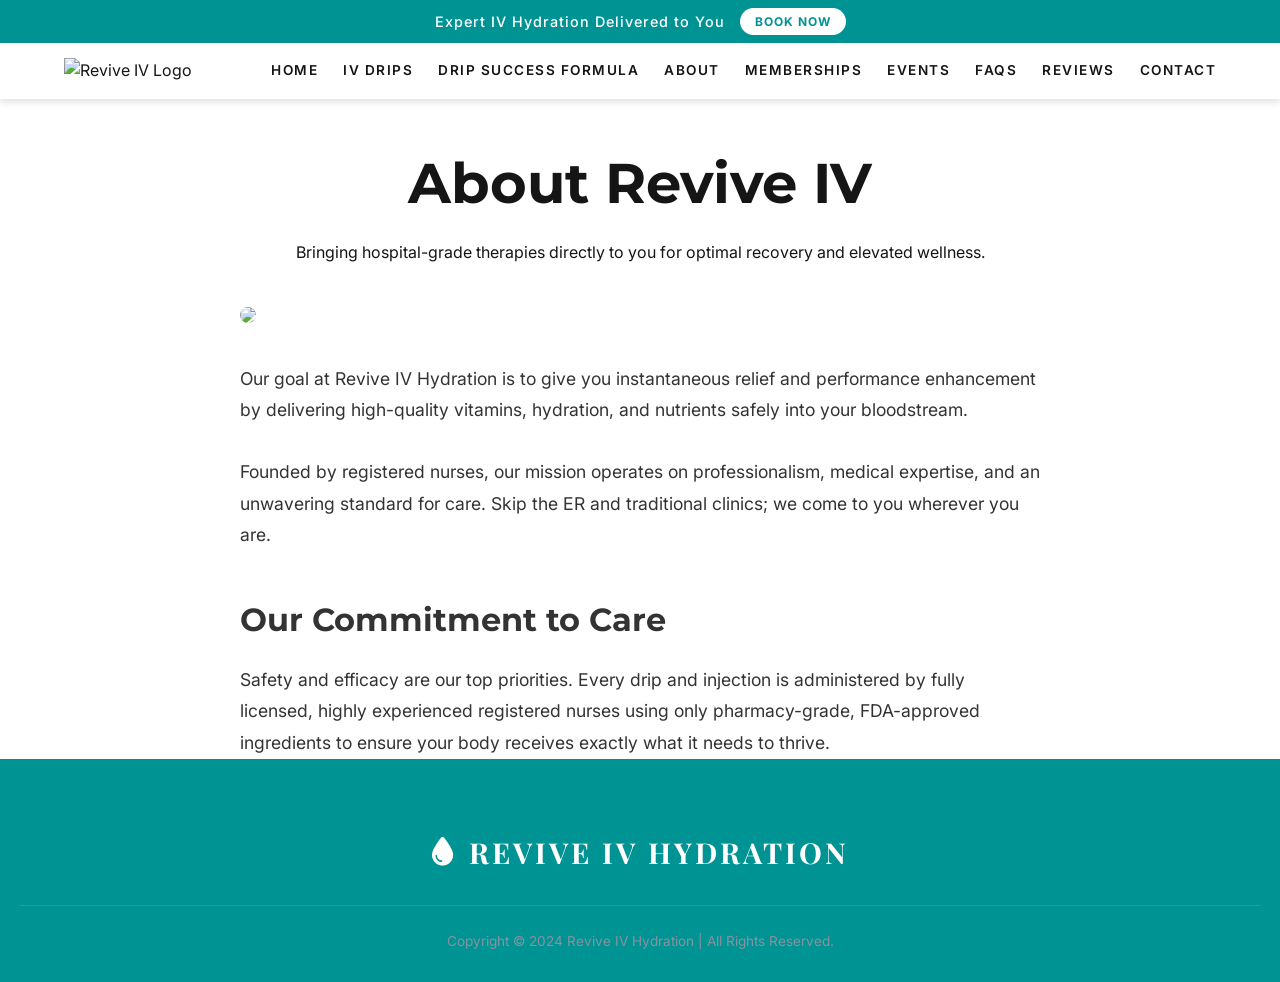
==== about.html @ ee9d7b52 "Update aesthetics, add secondary pages, fix background colors" ====
<!DOCTYPE html>
<html lang="en">
<head>
    <meta charset="UTF-8">
    <meta name="viewport" content="width=device-width, initial-scale=1.0">
    <title>About Us | Revive IV Hydration</title>
    <!-- Google Fonts -->
    <link rel="preconnect" href="https://fonts.googleapis.com">
    <link rel="preconnect" href="https://fonts.gstatic.com" crossorigin>
    <link href="https://fonts.googleapis.com/css2?family=Montserrat:wght@300;400;500;600;700;800&family=Playfair+Display:ital,wght@0,400;0,600;0,700&family=Inter:wght@300;400;500;600&display=swap" rel="stylesheet">
    <!-- FontAwesome -->
    <link rel="stylesheet" href="https://cdnjs.cloudflare.com/ajax/libs/font-awesome/6.4.0/css/all.min.css">
    <link rel="stylesheet" href="styles.css">
</head>
<body>
    <!-- Top Bar -->
    <div class="top-bar" style="display: flex; justify-content: center; align-items: center; gap: 15px;">
        <span style="font-size: 0.9rem;">Expert IV Hydration Delivered to You</span>
        <a href="book.html" style="background-color: white; color: var(--accent); padding: 4px 15px; border-radius: 20px; font-weight: 700; font-size: 0.75rem;">BOOK NOW</a>
    </div>

    <!-- Header / Navbar -->
    <header class="navbar">
        <div class="logo">
            <a href="index.html"><img src="https://res.cloudinary.com/dpcidympa/image/upload/q_auto/f_auto/v1775173998/Screenshot_2026-04-03_051123-removebg-preview_wa0knu.png" alt="Revive IV Logo" class="logo-img"></a>
        </div>
        <nav class="nav-links">
            <a href="index.html">HOME</a>
            <a href="iv-drips.html">IV DRIPS</a>
            <a href="iv-drips.html">DRIP SUCCESS FORMULA</a>
            <a href="about.html">ABOUT</a>
            <a href="memberships.html">MEMBERSHIPS</a>
            <a href="index.html">EVENTS</a>
            <a href="index.html">FAQS</a>
            <a href="index.html">REVIEWS</a>
            <a href="contact.html">CONTACT</a>
        </nav>
    </header>

    <div class="container section-padding text-center">
        <h1 class="product-title" style="margin-top: 40px;">About Revive IV</h1>
        <p class="section-desc">Bringing hospital-grade therapies directly to you for optimal recovery and elevated wellness.</p>
        
        <div class="mt-4" style="max-width: 800px; margin: 0 auto; text-align: left; font-size: 1.1rem; line-height: 1.8;">
            <img src="https://res.cloudinary.com/dpcidympa/image/upload/q_auto/f_auto/v1775784550/nurse_e44wz1.png" style="width:100%; border-radius: 24px; margin-bottom: 30px;">
            <p>Our goal at Revive IV Hydration is to give you instantaneous relief and performance enhancement by delivering high-quality vitamins, hydration, and nutrients safely into your bloodstream.</p>
            <p class="mt-4">Founded by registered nurses, our mission operates on professionalism, medical expertise, and an unwavering standard for care. Skip the ER and traditional clinics; we come to you wherever you are.</p>
            
            <h3 style="margin-top: 40px; font-family: 'Montserrat', sans-serif; font-size: 2rem;">Our Commitment to Care</h3>
            <p style="margin-top: 15px;">Safety and efficacy are our top priorities. Every drip and injection is administered by fully licensed, highly experienced registered nurses using only pharmacy-grade, FDA-approved ingredients to ensure your body receives exactly what it needs to thrive.</p>
        </div>
    </div>
    
    <footer class="footer">
        <div class="footer-logo">
            <i class="fa-solid fa-droplet"></i>
            <span>REVIVE IV HYDRATION</span>
        </div>
        <p class="copyright">Copyright © 2024 Revive IV Hydration | All Rights Reserved.</p>
    </footer>
</body>
</html>
---- styles.css ----
:root {
    --primary: #151515; /* Black text/headings */
    --primary-dark: #000000; /* Darker variant */
    --primary-light: #2c2c2c; /* Dark grey variant */
    --accent: #009394; /* Teal for highlights matching reference */
    --accent-light: #FAF6F0; /* Light warm background for sections */
    --white: #FFFFFF;
    --bg-light: #FFFFFF; /* Pure white background */
    --text-dark: #333333; /* Dark slate text */
}

* {
    margin: 0;
    padding: 0;
    box-sizing: border-box;
}

body {
    font-family: 'Inter', sans-serif;
    background-color: var(--bg-light);
    color: var(--text-dark);
    line-height: 1.6;
    overflow-x: hidden;
}

h1, h2, h3, h4, h5, h6, .playfair {
    font-family: 'Montserrat', sans-serif;
}

a {
    text-decoration: none;
    color: inherit;
    transition: color 0.3s;
}

/* Top Bar */
.top-bar {
    background-color: var(--accent);
    color: var(--white);
    text-align: center;
    padding: 8px 5%;
    font-size: 0.85rem;
    font-weight: 500;
    letter-spacing: 1px;
}

/* Header */
.navbar {
    background-color: var(--white);
    color: var(--primary);
    display: flex;
    justify-content: space-between;
    align-items: center;
    padding: 15px 5%;
    position: sticky;
    top: 0;
    z-index: 100;
    box-shadow: 0 4px 6px rgba(0, 0, 0, 0.1);
}

.logo {
    display: flex;
    align-items: center;
}

.logo-img {
    height: 65px;
    width: auto;
    object-fit: contain;
}

.nav-links {
    display: flex;
    gap: 25px;
    align-items: center;
    font-size: 0.85rem;
    letter-spacing: 1.5px;
    font-weight: 600;
    color: var(--primary);
}

.nav-links a:hover {
    color: var(--accent);
}

.btn-book {
    background-color: var(--primary);
    border: 1px solid var(--primary);
    color: var(--white) !important;
    padding: 10px 22px;
    font-weight: 600;
    transition: all 0.3s;
    border-radius: 30px;
}

.btn-book:hover {
    background-color: var(--accent);
    border-color: var(--accent);
    color: var(--white) !important;
}

/* Hero Section */
.hero {
    height: 80vh;
    background-size: cover;
    background-position: center;
    display: flex;
    justify-content: center;
    align-items: center;
    position: relative;
    text-align: center;
}

.overlay-bg::before {
    content: '';
    position: absolute;
    top: 0; left: 0; right: 0; bottom: 0;
    background-color: rgba(21, 50, 67, 0.5); /* Navy transparent overlay */
}

.hero-content {
    position: relative;
    z-index: 1;
}

.hero-title {
    font-size: 4.5rem;
    color: var(--white);
    text-transform: uppercase;
    letter-spacing: 4px;
    font-weight: 700;
    text-shadow: 2px 2px 10px rgba(0,0,0,0.4);
    margin-bottom: -10px;
}

.hero-subtitle {
    font-family: 'Inter', sans-serif;
    font-size: 1.6rem;
    color: var(--white);
    letter-spacing: 8px;
    font-weight: 300;
    text-shadow: 1px 1px 5px rgba(0,0,0,0.4);
}

/* Banner */
.banner-gold {
    background-color: var(--primary-light);
    border-top: 2px solid var(--accent);
    border-bottom: 2px solid var(--accent);
    padding: 25px;
    text-align: center;
}

.banner-gold h2 {
    color: var(--white);
    font-size: 1.8rem;
    letter-spacing: 5px;
    font-weight: 400;
    text-transform: uppercase;
}

/* Common Section Styles */
.section-padding {
    padding: 80px 20px;
    text-align: center;
}

.bg-white {
    background-color: var(--bg-light);
}

.section-title {
    font-size: 2.5rem;
    color: var(--primary);
    font-weight: 600;
    margin-bottom: 25px;
    letter-spacing: 2px;
}

.section-desc {
    max-width: 800px;
    margin: 0 auto 40px auto;
    font-size: 1rem;
    color: var(--primary);
    line-height: 1.8;
}

/* IV Bags Display */
.iv-bags {
    display: flex;
    justify-content: center;
    gap: 40px;
    flex-wrap: wrap;
    margin-bottom: 40px;
}

.iv-bag-item {
    transition: transform 0.3s;
    display: flex;
    flex-direction: column;
    align-items: center;
    gap: 15px;
    max-width: 150px;
}

.iv-bag-item img {
    height: 180px;
    object-fit: contain;
    filter: drop-shadow(0 10px 15px rgba(0,0,0,0.1));
}

/* Pricing box below bags */
.bag-pricing {
    margin-top: 10px;
    background: #ffffff;
    padding: 12px 15px;
    border-radius: 8px;
    border: 1px solid rgba(40, 75, 99, 0.2); /* Light navy border */
    box-shadow: 0 4px 15px rgba(0,0,0,0.05);
    text-align: center;
    width: 100%;
    transition: transform 0.3s, border-color 0.3s;
}

.iv-bag-item:hover .bag-pricing {
    transform: translateY(-5px);
    border-color: var(--accent);
}

.bag-name {
    font-family: 'Playfair Display', serif;
    color: var(--primary);
    font-size: 0.95rem;
    font-weight: 700;
    text-transform: uppercase;
    letter-spacing: 0.5px;
    line-height: 1.2;
    margin-bottom: 8px;
}

.bag-price {
    font-family: 'Inter', sans-serif;
    color: var(--accent); /* Golden price */
    font-weight: 700;
    font-size: 1.1rem;
}
.iv-bag-item:hover {
    transform: translateY(-10px);
}

.extra-desc {
    font-weight: 600;
    letter-spacing: 1.5px;
    font-size: 0.85rem;
    margin-bottom: 15px;
    text-transform: uppercase;
}

.arrow-down {
    color: var(--accent);
    font-size: 1.8rem;
    margin-bottom: 60px;
    animation: bounce 2s infinite;
}

@keyframes bounce {
    0%, 20%, 50%, 80%, 100% { transform: translateY(0); }
    40% { transform: translateY(-10px); }
    60% { transform: translateY(-5px); }
}

/* Services Grid */
.services-grid {
    display: grid;
    grid-template-columns: repeat(3, 1fr);
    gap: 50px 30px;
    max-width: 1100px;
    margin: 0 auto;
}

.service-icon {
    display: flex;
    flex-direction: column;
    align-items: center;
}

.icon-circle {
    width: 180px;
    height: 180px;
    border-radius: 50%;
    background-color: transparent;
    display: flex;
    justify-content: center;
    align-items: center;
    margin-bottom: 20px;
    transition: all 0.3s ease;
    border: 2px solid var(--primary-light);
}

.icon-circle:hover {
    border-color: var(--accent);
    box-shadow: 0 0 25px rgba(32, 178, 170, 0.4);
    transform: scale(1.05);
}

.icon-circle i {
    color: var(--primary-light);
    transition: all 0.3s;
}

.icon-circle:hover i {
    transform: scale(1.1);
}

.service-icon h3 {
    font-size: 1.3rem;
    color: var(--primary);
    letter-spacing: 2px;
    text-transform: uppercase;
    font-weight: 400;
}

/* Shot Bar */
.shot-bar {
    width: 100%;
    padding: 100px 20px;
    color: var(--white);
    background: linear-gradient(135deg, rgba(0, 0, 0, 0.85), rgba(0, 0, 0, 0.5)), url('assets/images/shot_bar_bg.png');
    background-size: cover;
    background-position: center;
    background-repeat: no-repeat;
    position: relative;
    border-top: 2px solid var(--accent-light);
    border-bottom: 2px solid var(--accent-light);
}

.shot-bar-content {
    position: relative;
    z-index: 1;
    max-width: 1100px;
    margin: 0 auto;
}

.shot-bar-subtitle {
    font-size: 2rem;
    text-align: center;
    letter-spacing: 4px;
    margin-bottom: 40px;
    color: var(--white);
    text-transform: uppercase;
}

.shot-icon {
    color: var(--accent-light);
    margin: 0 15px;
    font-size: 1.5rem;
}

.shot-bar-main {
    display: flex;
    align-items: center;
    justify-content: center;
    gap: 80px;
    flex-wrap: wrap;
}

.shot-title {
    font-size: 7rem;
    font-weight: 800;
    line-height: 0.9;
    color: var(--white);
    text-shadow: 3px 3px 15px rgba(0,0,0,0.6);
    letter-spacing: 2px;
}

.shot-info {
    font-family: 'Playfair Display', serif;
    font-style: italic;
    font-size: 1.4rem;
    color: var(--accent-light);
    margin-bottom: 25px;
}

.list-grid {
    display: flex;
    gap: 60px;
}

.list-grid ul {
    list-style: none;
}

.list-grid li {
    font-size: 1.1rem;
    font-weight: 600;
    margin-bottom: 18px;
    letter-spacing: 1.5px;
    display: flex;
    align-items: center;
    gap: 12px;
}

.list-grid i {
    color: var(--accent-light);
    font-size: 1.3rem;
}

/* How It Works */
.how-it-works {
    max-width: 800px;
    margin: 0 auto;
}

.small-title {
    font-size: 2rem;
    letter-spacing: 4px;
}

.accordion {
    margin-top: 50px;
}

.acc-item {
    border-bottom: 1px solid rgba(21, 50, 67, 0.2);
    overflow: hidden;
}

.acc-header {
    padding: 25px 15px;
    display: flex;
    justify-content: space-between;
    align-items: center;
    color: var(--primary);
    font-weight: 600;
    letter-spacing: 1px;
    cursor: pointer;
    transition: all 0.3s;
}

.acc-header:hover {
    background-color: rgba(224, 242, 241, 0.5); /* from --accent-light */
    color: var(--accent);
}

.acc-header i {
    color: var(--accent);
    transition: transform 0.3s ease;
}

.acc-item.active .acc-header {
    color: var(--accent);
}

.acc-item.active .acc-header i {
    transform: rotate(45deg); /* Turns plus into an X */
}

.acc-content {
    max-height: 0;
    padding: 0 15px;
    color: var(--text-dark);
    line-height: 1.6;
    transition: max-height 0.4s ease, padding 0.4s ease, opacity 0.4s ease;
    opacity: 0;
}

.acc-item.active .acc-content {
    max-height: 300px;
    padding: 0 15px 25px 15px;
    opacity: 1;
}

/* Meet The Founder */
.founder-section {
    background-color: var(--accent-light);
    padding: 100px 20px;
    color: var(--primary);
    border-top: 1px solid rgba(0,0,0,0.05);
    border-bottom: 1px solid rgba(0,0,0,0.05);
}

.founder-container {
    max-width: 1200px;
    margin: 0 auto;
    display: flex;
    align-items: center;
    gap: 80px;
}

.founder-image-wrapper {
    flex: 1;
    position: relative;
    max-width: 450px;
}

.founder-image-bg {
    position: absolute;
    top: -20px;
    left: -20px;
    right: 20px;
    bottom: 20px;
    background-color: var(--accent-light); /* The light teal background behind the image */
    border-radius: 24px;
    z-index: 1;
}

.founder-image-wrapper img {
    position: relative;
    z-index: 2;
    width: 100%;
    border-radius: 24px;
    display: block;
    box-shadow: 0 10px 30px rgba(0,0,0,0.2);
}

.certified-badge {
    position: absolute;
    bottom: -20px;
    right: -20px;
    background: white;
    color: #333;
    padding: 15px 20px;
    border-radius: 12px;
    display: flex;
    align-items: center;
    gap: 15px;
    z-index: 3;
    box-shadow: 0 10px 25px rgba(0,0,0,0.1);
}

.cert-icon {
    background: var(--accent-light);
    color: var(--accent);
    width: 40px;
    height: 40px;
    border-radius: 50%;
    display: flex;
    align-items: center;
    justify-content: center;
    font-size: 1.2rem;
}

.cert-text {
    display: flex;
    flex-direction: column;
}

.cert-text strong {
    font-size: 0.9rem;
    font-weight: 700;
    line-height: 1.2;
    color: #1a1a1a;
}

.cert-text span {
    font-size: 0.7rem;
    color: #666;
    letter-spacing: 1px;
}

.founder-content {
    flex: 1;
}

.founder-badge {
    display: inline-block;
    background-color: rgba(255, 255, 255, 0.1); 
    color: var(--accent);
    padding: 6px 16px;
    border-radius: 20px;
    font-size: 0.8rem;
    font-weight: 600;
    letter-spacing: 2px;
    margin-bottom: 20px;
    border: 1px solid rgba(32, 178, 170, 0.3);
}

.founder-title {
    font-size: 3.5rem;
    font-weight: 700;
    margin-bottom: 5px;
    font-family: 'Inter', sans-serif;
    color: var(--primary);
}

.founder-subtitle {
    color: var(--accent);
    font-size: 1.1rem;
    letter-spacing: 2px;
    margin-bottom: 30px;
    font-weight: 600;
}

.founder-content p {
    font-size: 1.05rem;
    line-height: 1.8;
    margin-bottom: 20px;
    color: var(--text-dark);
}

.founder-content p strong {
    color: var(--primary);
}

.founder-quote {
    font-size: 1.1rem;
    font-style: italic;
    border-left: 3px solid var(--accent);
    padding-left: 20px;
    margin: 30px 0;
    color: var(--primary);
}

.expert-care {
    display: flex;
    align-items: center;
    gap: 15px;
    margin-top: 40px;
}

.expert-care .line {
    width: 40px;
    height: 2px;
    background-color: var(--accent);
}

.expert-care .text {
    font-size: 0.85rem;
    letter-spacing: 3px;
    color: var(--primary);
    font-weight: 600;
}

/* Our Team */
.our-team-section {
    background-color: var(--bg-light);
}

.mb-large {
    margin-bottom: 50px !important;
}

.team-cards-container {
    display: flex;
    justify-content: center;
    gap: 40px;
    flex-wrap: wrap;
    max-width: 1200px;
    margin: 0 auto;
}

.team-card {
    position: relative;
    width: 100%;
    max-width: 340px;
    border-radius: 16px;
    overflow: hidden;
    box-shadow: 0 15px 35px rgba(0,0,0,0.1), 0 5px 15px rgba(0,0,0,0.05);
    transition: transform 0.3s cubic-bezier(0.175, 0.885, 0.32, 1.275);
    background: #fff;
    border: 1px solid rgba(0,0,0,0.05);
}

.team-card:hover {
    transform: translateY(-15px);
    box-shadow: 0 25px 45px rgba(0,0,0,0.15), 0 10px 20px rgba(0,0,0,0.1);
}

.team-card img {
    width: 100%;
    height: 480px;
    object-fit: cover;
    display: block;
}

.team-card-info {
    position: absolute;
    bottom: 0;
    left: 0;
    right: 0;
    background: linear-gradient(to top, rgba(15, 36, 48, 0.95) 10%, rgba(15, 36, 48, 0.8) 50%, transparent);
    padding: 60px 20px 25px 20px;
    text-align: center;
    color: var(--white);
}

.team-card-info h3 {
    font-size: 1.8rem;
    color: var(--white);
    font-family: 'Playfair Display', serif;
    text-transform: uppercase;
    line-height: 1.1;
    margin-bottom: 8px;
    text-shadow: 1px 1px 4px rgba(0,0,0,0.6);
    letter-spacing: 1px;
}

.team-card-info p {
    color: var(--accent);
    font-weight: 700;
    letter-spacing: 2px;
    font-size: 0.95rem;
    text-shadow: 0px 1px 2px rgba(0,0,0,0.5);
}

/* Customer Reviews */
.reviews-section {
    background-color: var(--bg-light);
    color: var(--primary);
    border-top: 1px solid rgba(0,0,0,0.05);
}

.reviews-section .section-title {
    color: var(--primary);
}

.reviews-container {
    display: flex;
    justify-content: center;
    gap: 30px;
    flex-wrap: wrap;
    max-width: 1200px;
    margin: 40px auto 0 auto;
}

.review-card {
    background-color: var(--white);
    border: 1px solid rgba(0,0,0,0.05);
    border-radius: 12px;
    padding: 35px 25px;
    max-width: 350px;
    text-align: left;
    box-shadow: 0 10px 30px rgba(0,0,0,0.05);
    transition: transform 0.3s, box-shadow 0.3s;
}

.review-card:hover {
    transform: translateY(-8px);
    box-shadow: 0 15px 35px rgba(0,0,0,0.1);
}

.review-card .stars {
    color: #FACC15;
    margin-bottom: 20px;
    font-size: 1.1rem;
    letter-spacing: 2px;
}

.review-card .review-text {
    font-size: 1.05rem;
    line-height: 1.7;
    color: var(--text-dark);
    margin-bottom: 25px;
    font-style: italic;
}

.review-card .reviewer-name {
    font-weight: 700;
    font-size: 0.95rem;
    color: var(--accent);
    font-family: 'Playfair Display', serif;
    letter-spacing: 1px;
}


/* Footer */
.footer {
    background-color: var(--accent);
    color: var(--white);
    text-align: center;
    padding: 70px 20px 30px 20px;
    border-top: none;
}

.footer-logo {
    display: flex;
    align-items: center;
    justify-content: center;
    gap: 12px;
    color: var(--white);
    font-family: 'Playfair Display', serif;
    font-size: 1.8rem;
    font-weight: 700;
    letter-spacing: 3px;
    margin-bottom: 25px;
}

.footer-text {
    max-width: 650px;
    margin: 0 auto 25px auto;
    font-size: 1rem;
    color: var(--accent-light);
    line-height: 1.8;
}

.footer-phone {
    font-size: 1.2rem;
    margin-bottom: 40px;
    line-height: 1.8;
}

.footer-phone a {
    color: var(--accent-light);
    font-weight: 600;
}

.footer-phone a:hover {
    color: var(--white);
}

.btn-book-footer {
    display: inline-block;
    background-color: transparent;
    border: 2px solid var(--accent-light);
    color: var(--accent-light);
    padding: 12px 35px;
    font-weight: 600;
    letter-spacing: 2px;
    margin-bottom: 50px;
    transition: all 0.3s;
    border-radius: 4px;
}

.btn-book-footer:hover {
    background-color: var(--accent-light);
    color: var(--primary);
}

.footer-disclaimer {
    font-size: 0.85rem;
    color: #a0aab5;
    margin-bottom: 12px;
}

.footer-disclaimer.mini {
    font-size: 0.75rem;
    max-width: 900px;
    margin: 0 auto 30px auto;
}

.social-icons {
    display: flex;
    justify-content: center;
    gap: 20px;
    margin-bottom: 30px;
}

.social-icons a {
    display: flex;
    justify-content: center;
    align-items: center;
    width: 45px;
    height: 45px;
    border-radius: 50%;
    background-color: rgba(255,255,255,0.1);
    color: var(--white);
    transition: all 0.3s;
    font-size: 1.2rem;
}

.social-icons a:hover {
    background-color: var(--accent);
    color: var(--primary);
    transform: translateY(-3px);
}

.copyright {
    font-size: 0.85rem;
    color: #88929e;
    margin-top: 30px;
    border-top: 1px solid rgba(255,255,255,0.1);
    padding-top: 25px;
}

/* New Content Styles */
.container {
    max-width: 1200px;
    margin: 0 auto;
    padding: 0 20px;
}
.text-center { text-align: center; }
.mt-4 { margin-top: 30px; }
.w-100 { width: 100%; display: block; text-align: center; }

/* Buttons */
.btn-dark {
    display: inline-block;
    background-color: var(--primary);
    color: var(--white);
    padding: 16px 30px;
    border-radius: 50px;
    font-weight: 600;
    font-size: 1.1rem;
    letter-spacing: 1px;
    text-transform: uppercase;
    transition: all 0.3s;
    border: none;
    cursor: pointer;
}
.btn-dark:hover {
    background-color: var(--accent);
    color: var(--white);
}

.btn-outline-dark {
    display: inline-block;
    background-color: transparent;
    color: var(--primary);
    border: 2px solid var(--primary);
    padding: 14px 28px;
    border-radius: 50px;
    font-weight: 600;
    font-size: 1rem;
    letter-spacing: 1px;
    text-transform: uppercase;
    transition: all 0.3s;
}
.btn-outline-dark:hover {
    background-color: var(--primary);
    color: var(--white);
}

/* Featured Product */
.product-container {
    display: flex;
    flex-wrap: wrap;
    align-items: center;
    max-width: 1000px;
    gap: 40px;
}
.product-image {
    flex: 1;
    min-width: 300px;
    text-align: center;
}
.product-image img {
    max-width: 100%;
    height: auto;
    filter: drop-shadow(0 20px 30px rgba(0,0,0,0.15));
}
.product-details {
    flex: 1;
    min-width: 300px;
    text-align: left;
}
.badge {
    background-color: #e2e8f0;
    color: #475569;
    padding: 6px 12px;
    border-radius: 20px;
    font-size: 0.8rem;
    font-weight: 600;
    letter-spacing: 1px;
    display: inline-block;
    margin-bottom: 15px;
}
.product-title {
    font-family: 'Montserrat', sans-serif;
    font-size: 3.5rem;
    color: var(--primary);
    margin-bottom: 10px;
    font-weight: 700;
}
.price {
    font-size: 2.5rem;
    font-weight: 700;
    color: var(--primary);
    margin-bottom: 20px;
}
.price sup {
    font-size: 1.5rem;
    vertical-align: super;
}
.product-features {
    list-style: none;
    margin: 25px 0;
}
.product-features li {
    display: flex;
    align-items: flex-start;
    gap: 15px;
    margin-bottom: 15px;
    font-size: 1.05rem;
    color: var(--text-dark);
}
.product-features i {
    color: var(--accent);
    font-size: 1.2rem;
    margin-top: 4px;
}

/* Cards */
.product-card-single, .blog-card {
    background: var(--white);
    border-radius: 24px;
    padding: 30px;
    max-width: 450px;
    margin: 0 auto;
    box-shadow: 0 10px 40px rgba(0,0,0,0.08);
    text-align: left;
}
.product-card-single img {
    max-width: 100%;
    height: 250px;
    object-fit: contain;
    margin-bottom: 20px;
    display: block;
    margin-left: auto;
    margin-right: auto;
}
.blog-card img {
    width: 100%;
    height: 250px;
    object-fit: cover;
    border-radius: 12px;
    margin-bottom: 20px;
}

.blog-tags {
    margin-bottom: 15px;
}
.tag {
    background-color: #e2e8f0;
    color: #475569;
    padding: 5px 10px;
    border-radius: 15px;
    font-size: 0.75rem;
    font-weight: 600;
    margin-right: 8px;
}
.blog-title {
    font-size: 1.4rem;
    margin-bottom: 15px;
    line-height: 1.4;
    color: var(--primary);
    font-weight: 700;
}
.blog-excerpt {
    color: #64748b;
    margin-bottom: 25px;
}
.insta-image img {
    width: 100%;
    max-width: 600px;
    border-radius: 24px;
    box-shadow: 0 15px 40px rgba(0,0,0,0.1);
}

@media (max-width: 768px) {
    .product-title {
        font-size: 2.5rem;
    }
}

/* Responsive Styles */
@media (max-width: 1024px) {
    .services-grid {
        grid-template-columns: repeat(2, 1fr);
    }
    .shot-bar-main {
        gap: 40px;
    }
}

@media (max-width: 768px) {
    .nav-links {
        display: none;
    }
    .logo-img {
        height: 50px;
    }
    .hero-title {
        font-size: 3.2rem;
        letter-spacing: 2px;
    }
    .hero-subtitle {
        font-size: 1.2rem;
        letter-spacing: 3px;
    }
    .section-padding {
        padding: 50px 15px;
    }
    .services-grid {
        grid-template-columns: 1fr;
    }
    .shot-bar-main {
        flex-direction: column;
        text-align: center;
    }
    .list-grid {
        flex-direction: column;
        gap: 20px;
    }
    .shot-title {
        font-size: 5rem;
    }
    .founder-container {
        flex-direction: column;
    }
    .founder-image-wrapper {
        margin-bottom: 40px;
    }
    .founder-title {
        font-size: 2.5rem;
    }
}

@media (max-width: 480px) {
    .hero-title {
        font-size: 2.2rem;
        letter-spacing: 1px;
    }
    .hero-subtitle {
        font-size: 0.9rem;
        letter-spacing: 2px;
    }
    .section-title {
        font-size: 1.8rem;
    }
    .shot-title {
        font-size: 3.5rem;
    }
    .shot-bar-subtitle {
        font-size: 1.5rem;
    }
    .icon-circle {
        width: 140px;
        height: 140px;
    }
    .icon-circle i {
        font-size: 4rem;
    }
    .footer {
        padding: 40px 15px 20px 15px;
    }
    .banner-gold h2 {
        font-size: 1.2rem;
    }
    .iv-bag-item img {
        height: 150px;
    }
}
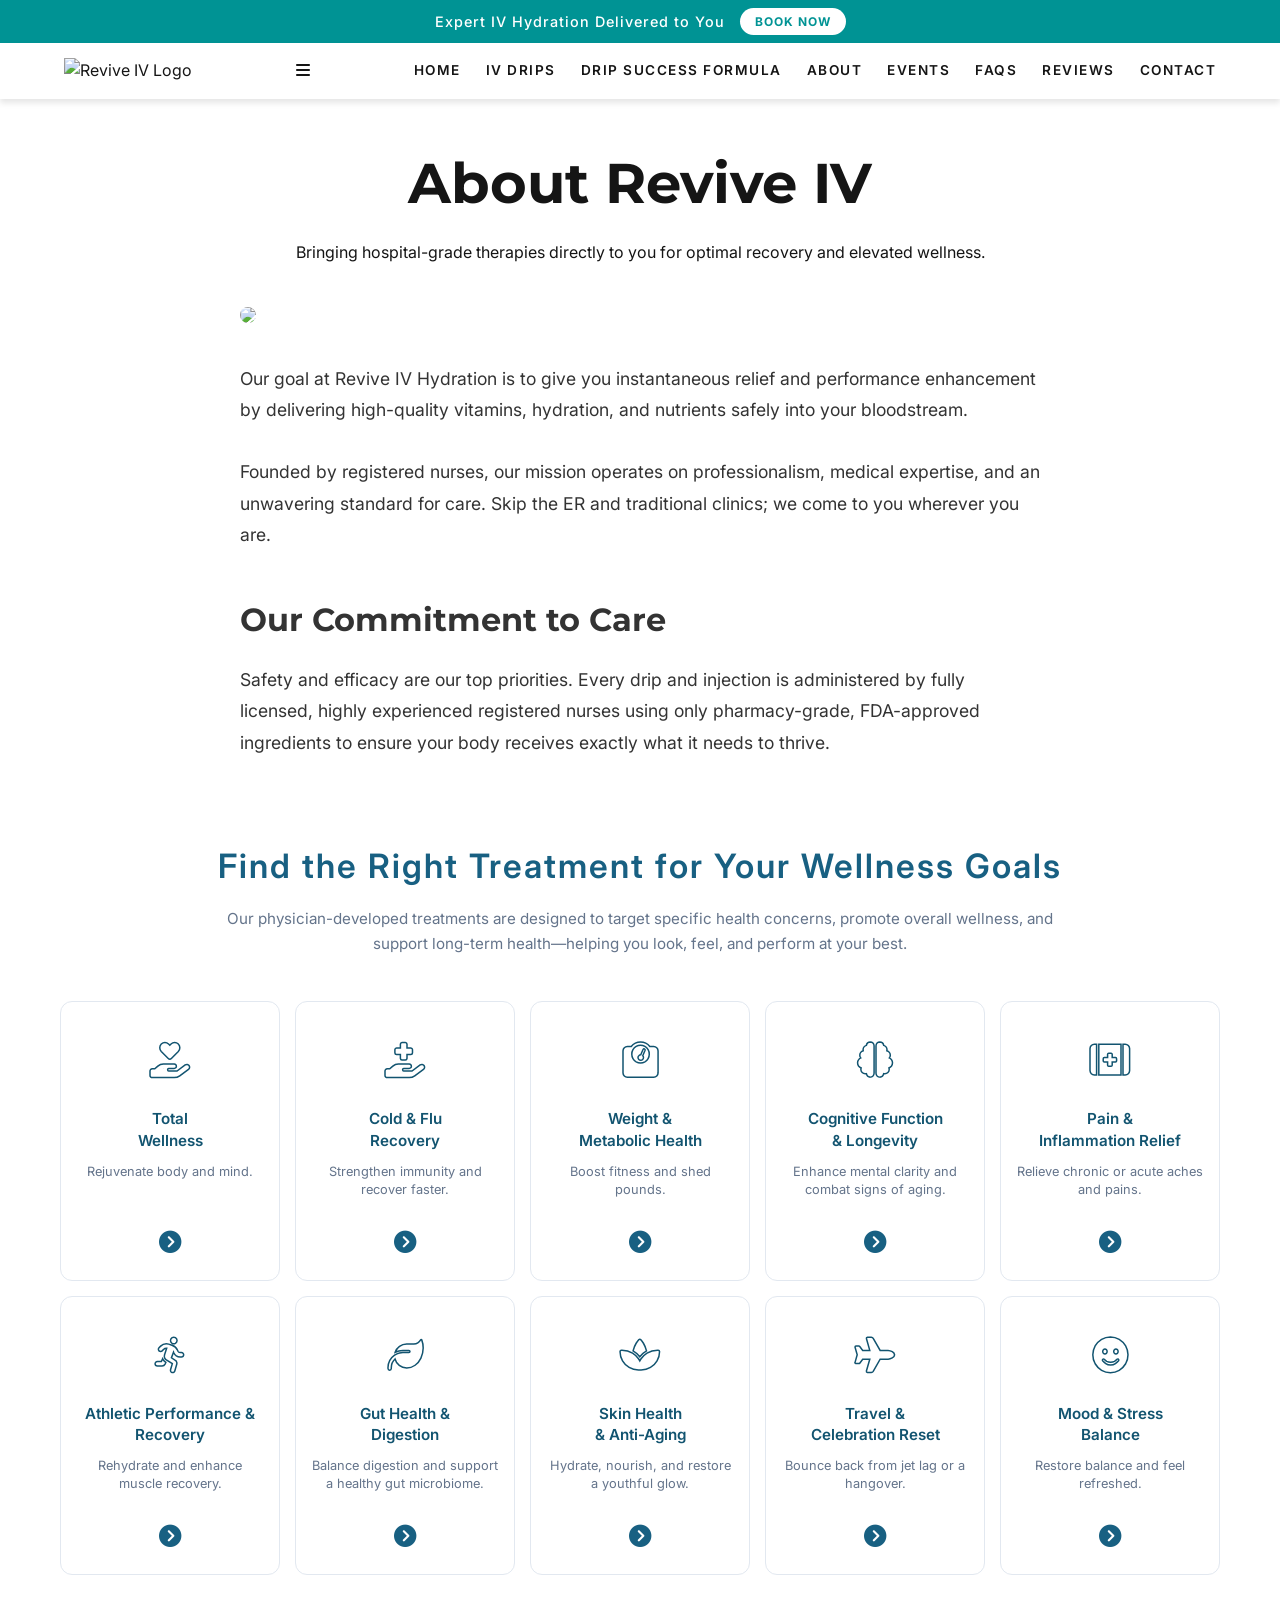
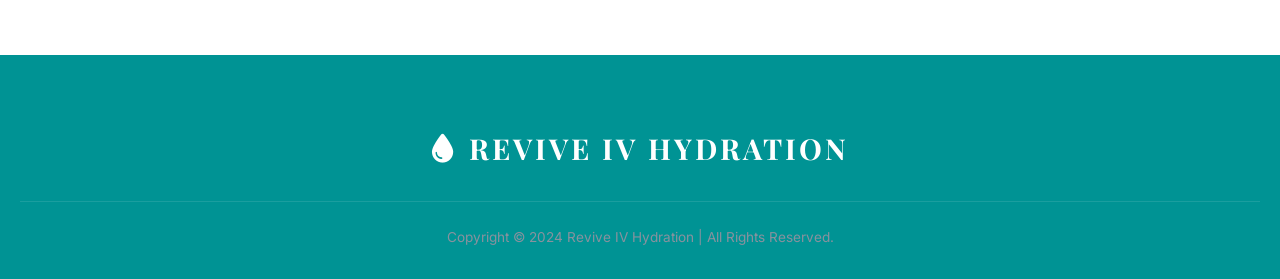
==== commit b3043f4a: "Removed memberships page and references" ====
--- a/about.html
+++ b/about.html
@@ -24,12 +24,14 @@
         <div class="logo">
             <a href="index.html"><img src="https://res.cloudinary.com/dpcidympa/image/upload/q_auto/f_auto/v1775173998/Screenshot_2026-04-03_051123-removebg-preview_wa0knu.png" alt="Revive IV Logo" class="logo-img"></a>
         </div>
+        <div class="hamburger">
+            <i class="fa-solid fa-bars"></i>
+        </div>
         <nav class="nav-links">
             <a href="index.html">HOME</a>
             <a href="iv-drips.html">IV DRIPS</a>
             <a href="iv-drips.html">DRIP SUCCESS FORMULA</a>
             <a href="about.html">ABOUT</a>
-            <a href="memberships.html">MEMBERSHIPS</a>
             <a href="index.html">EVENTS</a>
             <a href="index.html">FAQS</a>
             <a href="index.html">REVIEWS</a>
@@ -50,6 +52,96 @@
             <p style="margin-top: 15px;">Safety and efficacy are our top priorities. Every drip and injection is administered by fully licensed, highly experienced registered nurses using only pharmacy-grade, FDA-approved ingredients to ensure your body receives exactly what it needs to thrive.</p>
         </div>
     </div>
+
+    <!-- Treatment Goals Section -->
+    <section class="treatment-goals section-padding bg-white">
+        <div class="container text-center" style="max-width: 1200px;">
+            <h2 class="section-title diff-title" style="margin-bottom: 15px; font-family: 'Inter', sans-serif; font-size: 2.1rem; color: #186082; font-weight: 600;">Find the Right Treatment for Your Wellness Goals</h2>
+            <p class="section-desc" style="max-width: 850px; margin: 0 auto; margin-bottom: 45px; font-family: 'Inter', sans-serif; color: #64748b; font-size: 0.95rem; line-height: 1.6;">Our physician-developed treatments are designed to target specific health concerns, promote overall wellness, and support long-term health—helping you look, feel, and perform at your best.</p>
+            
+            <div class="goals-grid">
+                <!-- Card 1 -->
+                <a href="book.html" class="goal-card">
+                    <div class="goal-icon"><i class="fa-solid fa-hand-holding-heart"></i></div>
+                    <div class="goal-title">Total<br>Wellness</div>
+                    <div class="goal-desc">Rejuvenate body and mind.</div>
+                    <div class="goal-arrow"><i class="fa-solid fa-circle-chevron-right"></i></div>
+                </a>
+
+                <!-- Card 2 -->
+                <a href="book.html" class="goal-card">
+                    <div class="goal-icon"><i class="fa-solid fa-hand-holding-medical"></i></div>
+                    <div class="goal-title">Cold & Flu<br>Recovery</div>
+                    <div class="goal-desc">Strengthen immunity and recover faster.</div>
+                    <div class="goal-arrow"><i class="fa-solid fa-circle-chevron-right"></i></div>
+                </a>
+
+                <!-- Card 3 -->
+                <a href="book.html" class="goal-card">
+                    <div class="goal-icon"><i class="fa-solid fa-weight-scale"></i></div>
+                    <div class="goal-title">Weight &<br>Metabolic Health</div>
+                    <div class="goal-desc">Boost fitness and shed pounds.</div>
+                    <div class="goal-arrow"><i class="fa-solid fa-circle-chevron-right"></i></div>
+                </a>
+
+                <!-- Card 4 -->
+                <a href="book.html" class="goal-card">
+                    <div class="goal-icon"><i class="fa-solid fa-brain"></i></div>
+                    <div class="goal-title">Cognitive Function<br>& Longevity</div>
+                    <div class="goal-desc">Enhance mental clarity and combat signs of aging.</div>
+                    <div class="goal-arrow"><i class="fa-solid fa-circle-chevron-right"></i></div>
+                </a>
+
+                <!-- Card 5 -->
+                <a href="book.html" class="goal-card">
+                    <div class="goal-icon"><i class="fa-solid fa-kit-medical"></i></div>
+                    <div class="goal-title">Pain &<br>Inflammation Relief</div>
+                    <div class="goal-desc">Relieve chronic or acute aches and pains.</div>
+                    <div class="goal-arrow"><i class="fa-solid fa-circle-chevron-right"></i></div>
+                </a>
+
+                <!-- Card 6 -->
+                <a href="book.html" class="goal-card">
+                    <div class="goal-icon"><i class="fa-solid fa-person-running"></i></div>
+                    <div class="goal-title">Athletic Performance &<br>Recovery</div>
+                    <div class="goal-desc">Rehydrate and enhance muscle recovery.</div>
+                    <div class="goal-arrow"><i class="fa-solid fa-circle-chevron-right"></i></div>
+                </a>
+
+                <!-- Card 7 -->
+                <a href="book.html" class="goal-card">
+                    <div class="goal-icon"><i class="fa-solid fa-leaf"></i></div>
+                    <div class="goal-title">Gut Health &<br>Digestion</div>
+                    <div class="goal-desc">Balance digestion and support a healthy gut microbiome.</div>
+                    <div class="goal-arrow"><i class="fa-solid fa-circle-chevron-right"></i></div>
+                </a>
+
+                <!-- Card 8 -->
+                <a href="book.html" class="goal-card">
+                    <div class="goal-icon"><i class="fa-solid fa-spa"></i></div>
+                    <div class="goal-title">Skin Health<br>& Anti-Aging</div>
+                    <div class="goal-desc">Hydrate, nourish, and restore a youthful glow.</div>
+                    <div class="goal-arrow"><i class="fa-solid fa-circle-chevron-right"></i></div>
+                </a>
+
+                <!-- Card 9 -->
+                <a href="book.html" class="goal-card">
+                    <div class="goal-icon"><i class="fa-solid fa-plane"></i></div>
+                    <div class="goal-title">Travel &<br>Celebration Reset</div>
+                    <div class="goal-desc">Bounce back from jet lag or a hangover.</div>
+                    <div class="goal-arrow"><i class="fa-solid fa-circle-chevron-right"></i></div>
+                </a>
+
+                <!-- Card 10 -->
+                <a href="book.html" class="goal-card">
+                    <div class="goal-icon"><i class="fa-solid fa-face-smile"></i></div>
+                    <div class="goal-title">Mood & Stress<br>Balance</div>
+                    <div class="goal-desc">Restore balance and feel refreshed.</div>
+                    <div class="goal-arrow"><i class="fa-solid fa-circle-chevron-right"></i></div>
+                </a>
+            </div>
+        </div>
+    </section>
     
     <footer class="footer">
         <div class="footer-logo">
@@ -58,5 +150,24 @@
         </div>
         <p class="copyright">Copyright © 2024 Revive IV Hydration | All Rights Reserved.</p>
     </footer>
+    <script>
+        // Hamburger Menu Toggle
+        const hamburger = document.querySelector('.hamburger');
+        const navLinks = document.querySelector('.nav-links');
+        
+        if (hamburger) {
+            hamburger.addEventListener('click', () => {
+                navLinks.classList.toggle('active');
+                const icon = hamburger.querySelector('i');
+                if(navLinks.classList.contains('active')) {
+                    icon.classList.remove('fa-bars');
+                    icon.classList.add('fa-xmark');
+                } else {
+                    icon.classList.remove('fa-xmark');
+                    icon.classList.add('fa-bars');
+                }
+            });
+        }
+    </script>
 </body>
 </html>
--- a/styles.css
+++ b/styles.css
@@ -288,27 +288,29 @@
     width: 180px;
     height: 180px;
     border-radius: 50%;
-    background-color: transparent;
+    background-color: var(--white);
     display: flex;
     justify-content: center;
     align-items: center;
     margin-bottom: 20px;
     transition: all 0.3s ease;
-    border: 2px solid var(--primary-light);
+    border: 3px solid var(--accent);
+    box-shadow: 0 10px 25px rgba(0,0,0,0.05);
 }
 
 .icon-circle:hover {
-    border-color: var(--accent);
-    box-shadow: 0 0 25px rgba(32, 178, 170, 0.4);
-    transform: scale(1.05);
+    background-color: var(--accent);
+    box-shadow: 0 15px 35px rgba(0, 147, 148, 0.2);
+    transform: translateY(-8px);
 }
 
 .icon-circle i {
-    color: var(--primary-light);
+    color: var(--accent);
     transition: all 0.3s;
 }
 
 .icon-circle:hover i {
+    color: var(--white);
     transform: scale(1.1);
 }
 
@@ -925,8 +927,15 @@
     display: flex;
     flex-wrap: wrap;
     align-items: center;
-    max-width: 1000px;
+    max-width: 1200px;
+    margin: 0 auto;
     gap: 40px;
+}
+.product-container.grid-3 {
+    display: grid;
+    grid-template-columns: repeat(3, 1fr);
+    gap: 30px;
+    align-items: stretch;
 }
 .product-image {
     flex: 1;
@@ -1008,6 +1017,122 @@
     margin-left: auto;
     margin-right: auto;
 }
+/* Treatment Goals Section */
+.goals-grid {
+    display: grid;
+    grid-template-columns: repeat(5, 1fr);
+    gap: 15px;
+}
+.goal-card {
+    background: #ffffff;
+    border: 1px solid #e2e8f0;
+    border-radius: 12px;
+    padding: 30px 15px 20px 15px;
+    display: flex;
+    flex-direction: column;
+    align-items: center;
+    text-align: center;
+    text-decoration: none;
+    transition: all 0.3s ease;
+}
+.goal-card:hover {
+    transform: translateY(-5px);
+    box-shadow: 0 12px 20px rgba(0,0,0,0.08);
+    border-color: #186082;
+}
+.goal-card:hover .goal-icon {
+    transform: scale(1.1);
+}
+.goal-icon {
+    font-size: 2.2rem;
+    margin-bottom: 20px;
+    transition: all 0.3s ease;
+    /* CSS Hack to make solid FontAwesome icons look like thin outline icons */
+    color: transparent;
+    -webkit-text-stroke: 1.5px #125470;
+}
+.goal-card:hover .goal-icon {
+    transform: scale(1.1);
+    color: #125470; /* Fills in the icon playfully on hover */
+    -webkit-text-stroke: 0px;
+}
+.goal-title {
+    font-family: 'Inter', sans-serif;
+    color: #125470;
+    font-size: 0.95rem;
+    font-weight: 600;
+    margin-bottom: 12px;
+    line-height: 1.4;
+    min-height: 40px; 
+}
+.goal-desc {
+    color: #64748b;
+    font-size: 0.8rem;
+    line-height: 1.4;
+    margin-bottom: 25px;
+    flex-grow: 1;
+}
+.goal-arrow {
+    color: #186082;
+    font-size: 1.4rem;
+}
+
+/* Carousel Section */
+.carousel-wrapper {
+    position: relative;
+    max-width: 1400px;
+    margin: 0 auto;
+    padding: 0 40px;
+}
+.carousel-track {
+    display: flex;
+    gap: 30px;
+    overflow-x: auto;
+    scroll-snap-type: x mandatory;
+    scroll-behavior: smooth;
+    padding: 20px 0 40px 0;
+    -ms-overflow-style: none; /* IE and Edge */
+    scrollbar-width: none; /* Firefox */
+}
+.carousel-track::-webkit-scrollbar {
+    display: none; /* Chrome, Safari */
+}
+.carousel-card {
+    flex: 0 0 320px;
+    scroll-snap-align: start;
+    background: var(--white);
+    border-radius: 24px;
+    padding: 30px;
+    box-shadow: 0 10px 40px rgba(0,0,0,0.06);
+    display: flex;
+    flex-direction: column;
+    justify-content: flex-start;
+}
+.carousel-btn {
+    position: absolute;
+    top: 50%;
+    transform: translateY(-50%);
+    width: 45px;
+    height: 45px;
+    border-radius: 50%;
+    background: white;
+    border: 1px solid rgba(0,0,0,0.1);
+    box-shadow: 0 4px 10px rgba(0,0,0,0.1);
+    display: flex;
+    align-items: center;
+    justify-content: center;
+    cursor: pointer;
+    z-index: 10;
+    color: var(--primary);
+    transition: all 0.3s;
+}
+.carousel-btn:hover {
+    background: var(--primary);
+    color: white;
+}
+.carousel-btn.left { left: -10px; }
+.carousel-btn.right { right: -10px; }
+
 .blog-card img {
     width: 100%;
     height: 250px;
@@ -1039,6 +1164,167 @@
     color: #64748b;
     margin-bottom: 25px;
 }
+
+/* Seamless Wellness Section */
+.seamless-wellness {
+    background-color: #e8f3f3;
+}
+.seamless-grid {
+    display: flex;
+    align-items: center;
+    gap: 80px;
+    justify-content: space-between;
+}
+.seamless-content {
+    flex: 1;
+    max-width: 500px;
+}
+.seamless-image {
+    flex: 1;
+    text-align: right;
+}
+.seamless-image img {
+    max-width: 100%;
+    border-radius: 24px;
+    object-fit: cover;
+    box-shadow: 0 20px 40px rgba(0,0,0,0.1);
+}
+.seamless-steps {
+    margin: 40px 0;
+    border-top: 1px solid rgba(0,0,0,0.06);
+    padding-top: 30px;
+}
+.step-item {
+    display: flex;
+    align-items: flex-start;
+    gap: 20px;
+    margin-bottom: 30px;
+    cursor: pointer;
+    transition: all 0.3s ease;
+}
+.step-circle {
+    width: 38px;
+    height: 38px;
+    min-width: 38px;
+    border-radius: 50%;
+    background-color: #B0BEC5; /* Muted color */
+    color: white;
+    display: flex;
+    align-items: center;
+    justify-content: center;
+    font-weight: 700;
+    font-family: 'Montserrat', sans-serif;
+    font-size: 1.2rem;
+    transition: all 0.3s ease;
+}
+.step-item h3 {
+    font-size: 1.6rem;
+    color: #90A4AE;
+    font-weight: 600;
+    margin-top: 4px;
+    transition: all 0.3s ease;
+}
+.step-item .step-desc {
+    max-height: 0;
+    overflow: hidden;
+    opacity: 0;
+    margin-top: 0;
+    transition: max-height 0.5s ease, opacity 0.5s ease, margin-top 0.5s ease;
+    color: var(--text-dark);
+    line-height: 1.6;
+    font-size: 1.05rem;
+}
+.step-item.active {
+    margin-bottom: 25px;
+}
+.step-item.active .step-circle {
+    background-color: var(--accent); /* Teal color */
+}
+.step-item.active h3 {
+    color: var(--primary);
+}
+.step-item.active .step-desc {
+    max-height: 200px;
+    opacity: 1;
+    margin-top: 12px;
+}
+
+/* Revive Difference Section */
+.difference-grid {
+    display: flex;
+    align-items: center;
+    gap: 80px;
+}
+.diff-image-col {
+    flex: 1;
+    display: flex;
+    justify-content: flex-end;
+}
+.diff-circle-wrapper {
+    width: 500px;
+    height: 500px;
+    border-radius: 50%;
+    overflow: hidden;
+}
+.diff-circle-wrapper img {
+    width: 100%;
+    height: 100%;
+    object-fit: cover;
+}
+.diff-content-col {
+    flex: 1;
+}
+.diff-list {
+    display: flex;
+    flex-direction: column;
+    gap: 20px;
+}
+.diff-item {
+    display: flex;
+    align-items: flex-start;
+    gap: 15px;
+}
+.diff-icon {
+    width: 45px; 
+    color: #186082;
+    font-size: 1.8rem;
+    padding-top: 2px;
+}
+.diff-text h3 {
+    font-family: 'Inter', sans-serif;
+    font-size: 1.05rem;
+    color: #186082;
+    font-weight: 700;
+    margin-bottom: 2px;
+}
+.diff-text p {
+    color: #64748b;
+    font-size: 0.85rem;
+    line-height: 1.4;
+    margin-bottom: 0;
+}
+.btn-orange {
+    display: block;
+    background-color: #F26E4A;
+    color: var(--white);
+    padding: 12px 0;
+    width: 320px;
+    text-align: center;
+    border-radius: 6px;
+    font-family: 'Inter', sans-serif;
+    font-weight: 500;
+    font-size: 0.95rem;
+    letter-spacing: 0.5px;
+    border: none;
+    transition: all 0.3s;
+    text-decoration: none;
+    margin-left: 60px;
+}
+.btn-orange:hover {
+    background-color: #D65A38;
+    color: var(--white);
+}
+
 .insta-image img {
     width: 100%;
     max-width: 600px;
@@ -1060,14 +1346,67 @@
     .shot-bar-main {
         gap: 40px;
     }
+    .product-container.grid-3 {
+        grid-template-columns: repeat(2, 1fr);
+    }
 }
 
 @media (max-width: 768px) {
     .nav-links {
-        display: none;
+        display: flex;
+        flex-wrap: wrap;
+        justify-content: center;
+        gap: 15px;
+        font-size: 0.8rem;
+        padding-top: 10px;
+        width: 100%;
+        line-height: 1.8;
+    }
+    .navbar {
+        flex-direction: column;
+        padding: 15px;
+    }
+    .seamless-grid {
+        flex-direction: column;
+        text-align: center;
+        gap: 40px;
+    }
+    .seamless-content {
+        max-width: 100%;
+    }
+    .seamless-steps, .step-item {
+        text-align: left;
+    }
+    .difference-grid {
+        flex-direction: column;
+        gap: 50px;
+    }
+    .diff-image-col {
+        justify-content: center;
+    }
+    .diff-circle-wrapper {
+        width: 300px;
+        height: 300px;
+    }
+    .product-container.grid-3 {
+        grid-template-columns: 1fr;
+    }
+    .carousel-card {
+        flex: 0 0 280px;
+        padding: 20px;
+    }
+    .carousel-wrapper {
+        padding: 0 5px;
+    }
+    .carousel-btn {
+        display: none; /* Let users primarily swipe on phones */
+    }
+    .goals-grid {
+        grid-template-columns: repeat(2, 1fr);
     }
     .logo-img {
         height: 50px;
+        margin-bottom: 10px;
     }
     .hero-title {
         font-size: 3.2rem;
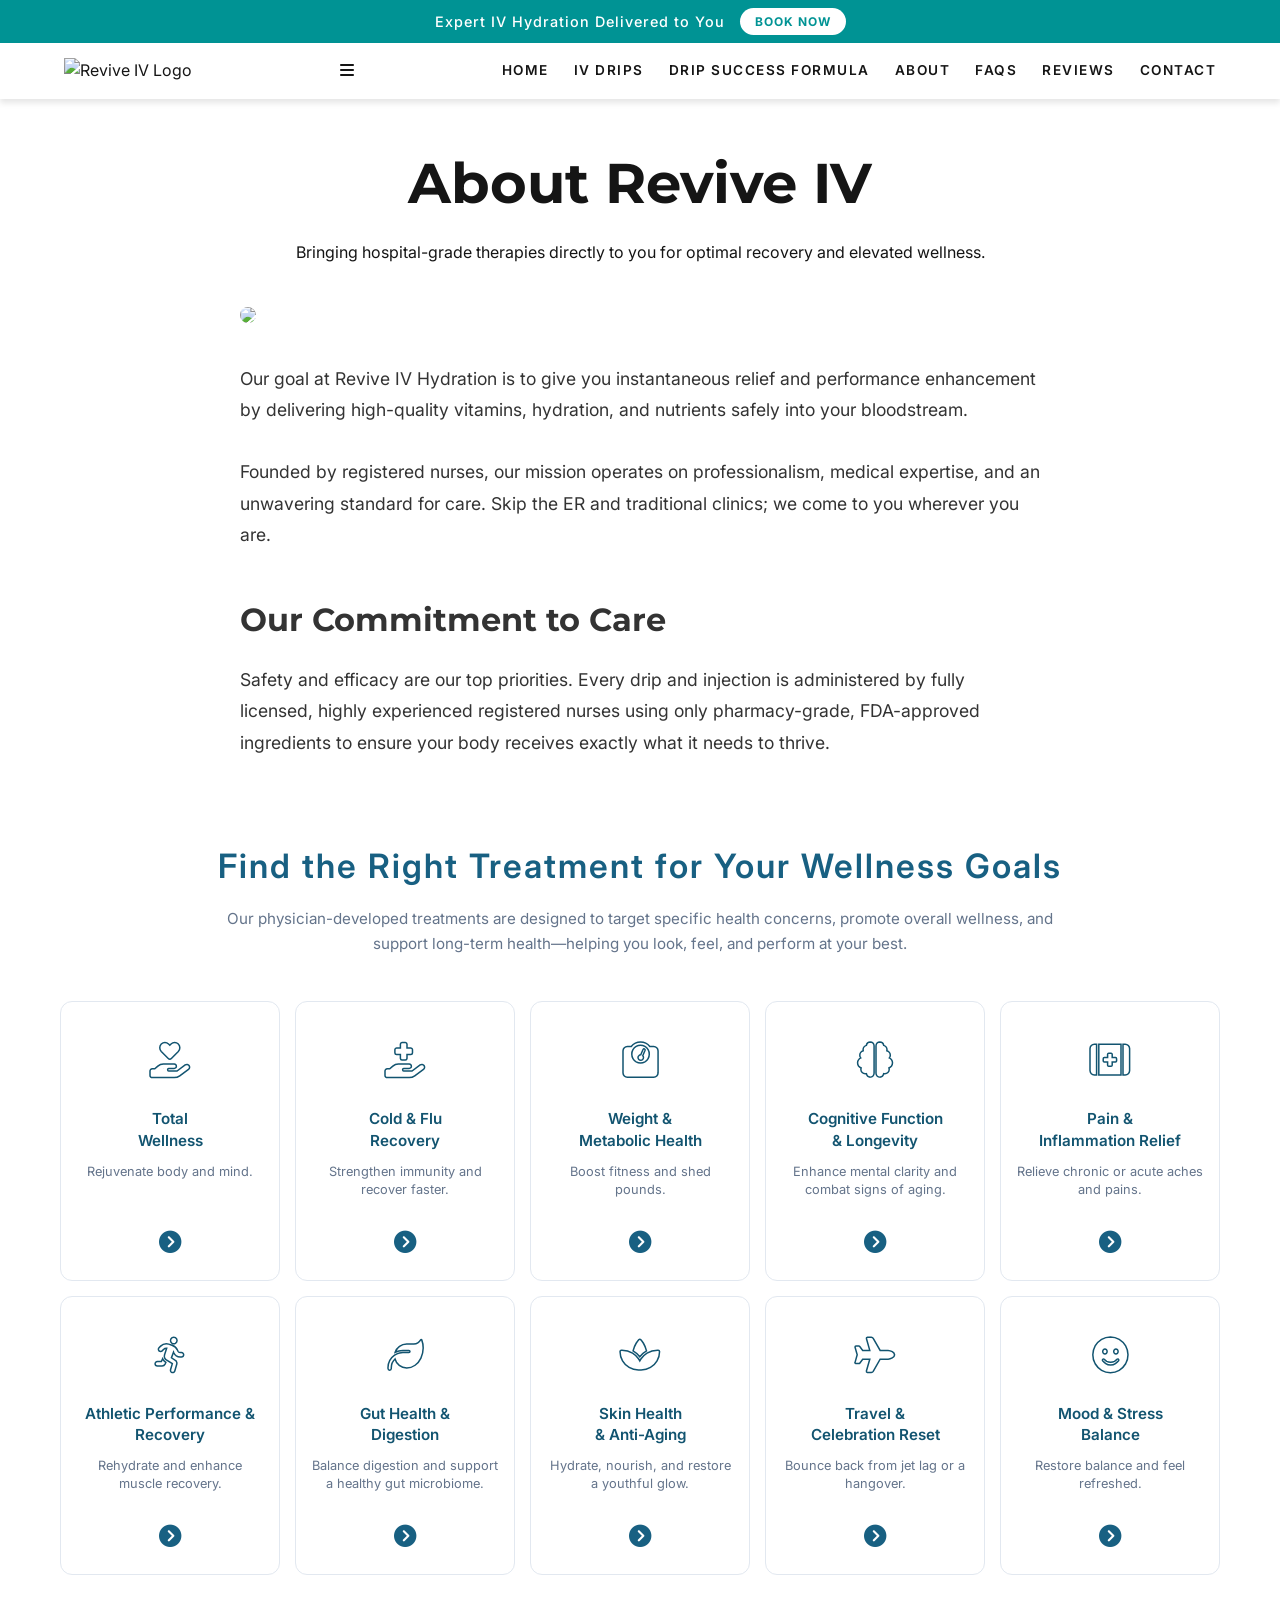
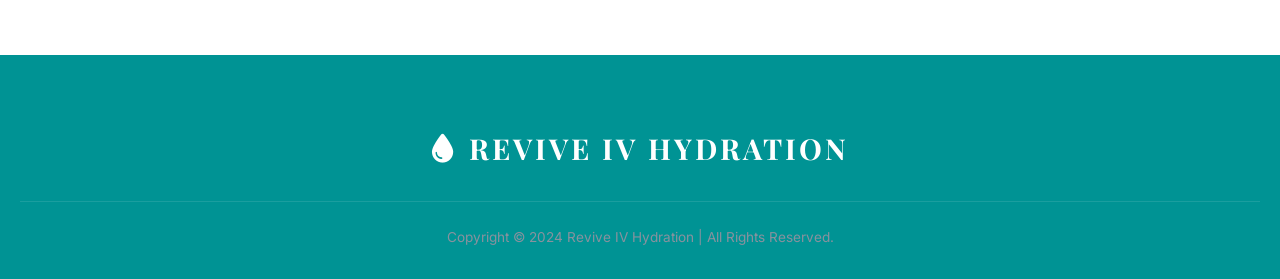
==== commit 09b14d00: "Added independent FAQS page and updated navigation links" ====
--- a/about.html
+++ b/about.html
@@ -32,8 +32,7 @@
             <a href="iv-drips.html">IV DRIPS</a>
             <a href="iv-drips.html">DRIP SUCCESS FORMULA</a>
             <a href="about.html">ABOUT</a>
-            <a href="index.html">EVENTS</a>
-            <a href="index.html">FAQS</a>
+            <a href="faqs.html">FAQS</a>
             <a href="index.html">REVIEWS</a>
             <a href="contact.html">CONTACT</a>
         </nav>
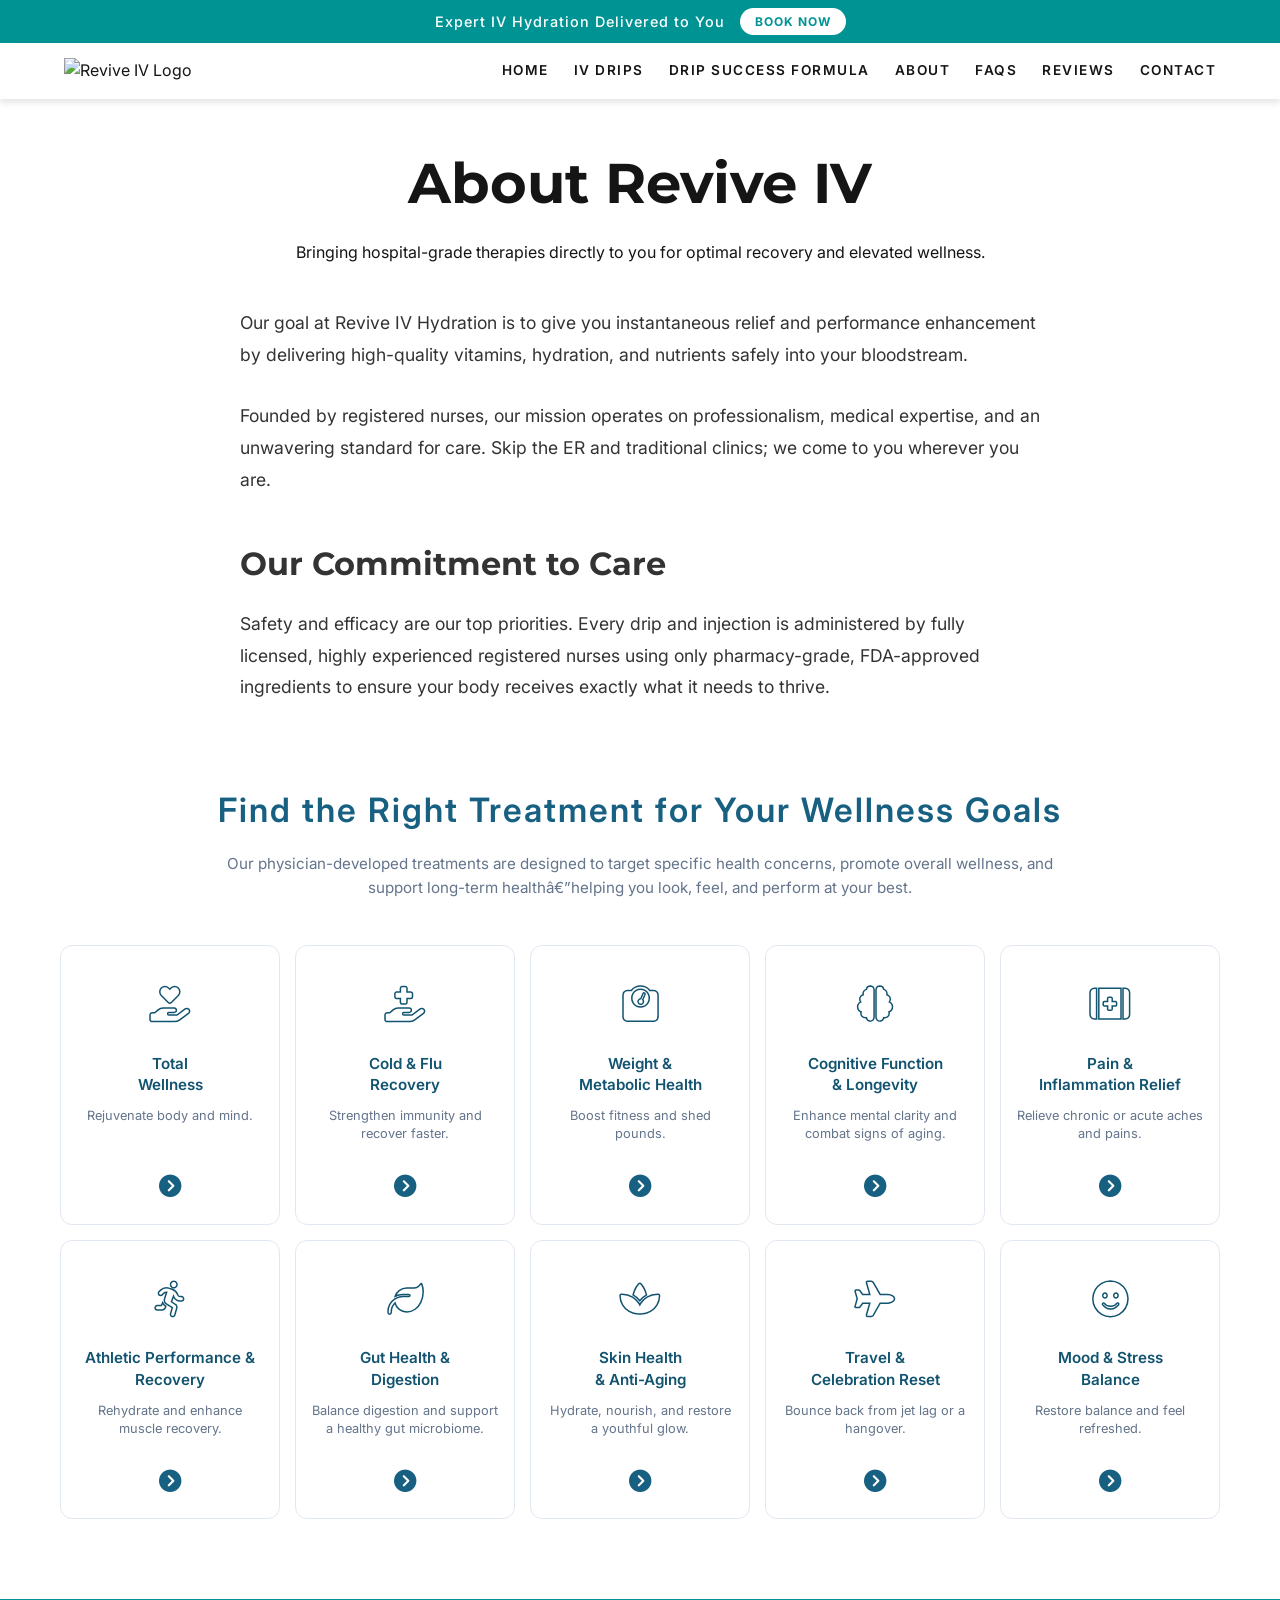
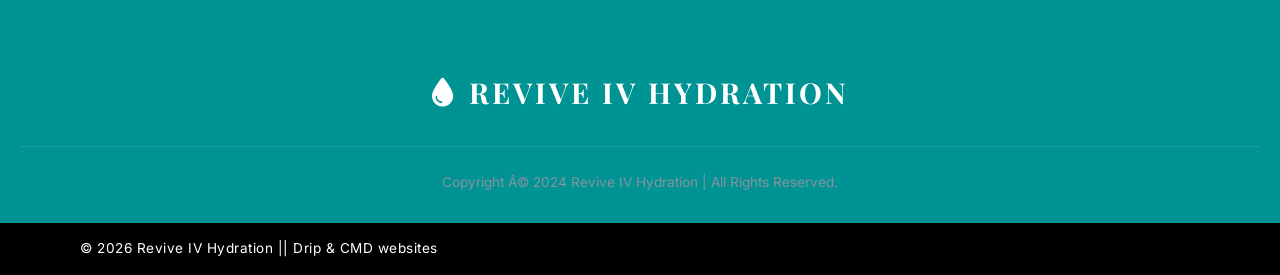
==== commit 55670c38: "Remove nurse image from About page" ====
--- a/about.html
+++ b/about.html
@@ -33,7 +33,7 @@
             <a href="iv-drips.html">DRIP SUCCESS FORMULA</a>
             <a href="about.html">ABOUT</a>
             <a href="faqs.html">FAQS</a>
-            <a href="index.html">REVIEWS</a>
+            <a href="index.html#reviews">REVIEWS</a>
             <a href="contact.html">CONTACT</a>
         </nav>
     </header>
@@ -43,7 +43,6 @@
         <p class="section-desc">Bringing hospital-grade therapies directly to you for optimal recovery and elevated wellness.</p>
         
         <div class="mt-4" style="max-width: 800px; margin: 0 auto; text-align: left; font-size: 1.1rem; line-height: 1.8;">
-            <img src="https://res.cloudinary.com/dpcidympa/image/upload/q_auto/f_auto/v1775784550/nurse_e44wz1.png" style="width:100%; border-radius: 24px; margin-bottom: 30px;">
             <p>Our goal at Revive IV Hydration is to give you instantaneous relief and performance enhancement by delivering high-quality vitamins, hydration, and nutrients safely into your bloodstream.</p>
             <p class="mt-4">Founded by registered nurses, our mission operates on professionalism, medical expertise, and an unwavering standard for care. Skip the ER and traditional clinics; we come to you wherever you are.</p>
             
@@ -56,7 +55,7 @@
     <section class="treatment-goals section-padding bg-white">
         <div class="container text-center" style="max-width: 1200px;">
             <h2 class="section-title diff-title" style="margin-bottom: 15px; font-family: 'Inter', sans-serif; font-size: 2.1rem; color: #186082; font-weight: 600;">Find the Right Treatment for Your Wellness Goals</h2>
-            <p class="section-desc" style="max-width: 850px; margin: 0 auto; margin-bottom: 45px; font-family: 'Inter', sans-serif; color: #64748b; font-size: 0.95rem; line-height: 1.6;">Our physician-developed treatments are designed to target specific health concerns, promote overall wellness, and support long-term health—helping you look, feel, and perform at your best.</p>
+            <p class="section-desc" style="max-width: 850px; margin: 0 auto; margin-bottom: 45px; font-family: 'Inter', sans-serif; color: #64748b; font-size: 0.95rem; line-height: 1.6;">Our physician-developed treatments are designed to target specific health concerns, promote overall wellness, and support long-term healthâ€”helping you look, feel, and perform at your best.</p>
             
             <div class="goals-grid">
                 <!-- Card 1 -->
@@ -147,8 +146,13 @@
             <i class="fa-solid fa-droplet"></i>
             <span>REVIVE IV HYDRATION</span>
         </div>
-        <p class="copyright">Copyright © 2024 Revive IV Hydration | All Rights Reserved.</p>
+        <p class="copyright">Copyright Â© 2024 Revive IV Hydration | All Rights Reserved.</p>
     </footer>
+    <div class="footer-bottom-bar">
+        <div class="footer-bottom-container">
+            <p>&copy; 2026 Revive IV Hydration || Drip & CMD websites</p>
+        </div>
+    </div>
     <script>
         // Hamburger Menu Toggle
         const hamburger = document.querySelector('.hamburger');
@@ -170,3 +174,5 @@
     </script>
 </body>
 </html>
+
+
--- a/styles.css
+++ b/styles.css
@@ -56,6 +56,13 @@
     top: 0;
     z-index: 100;
     box-shadow: 0 4px 6px rgba(0, 0, 0, 0.1);
+}
+
+.hamburger {
+    display: none;
+    font-size: 1.8rem;
+    color: var(--primary);
+    cursor: pointer;
 }
 
 .logo {
@@ -1352,19 +1359,38 @@
 }
 
 @media (max-width: 768px) {
+    .hamburger {
+        display: block;
+        margin-right: 15px;
+    }
     .nav-links {
-        display: flex;
-        flex-wrap: wrap;
+        display: none; /* hidden by default */
+        flex-direction: column;
         justify-content: center;
-        gap: 15px;
-        font-size: 0.8rem;
-        padding-top: 10px;
+        gap: 20px;
+        font-size: 1rem;
+        padding: 20px 0;
         width: 100%;
         line-height: 1.8;
+        position: absolute;
+        top: 100%;
+        left: 0;
+        background-color: var(--white);
+        box-shadow: 0 10px 15px rgba(0,0,0,0.1);
+        z-index: 99;
+    }
+    .nav-links.active {
+        display: flex;
     }
     .navbar {
-        flex-direction: column;
+        flex-direction: row;
+        justify-content: space-between;
         padding: 15px;
+        position: sticky;
+    }
+    .logo-img {
+        height: 50px;
+        margin-bottom: 0;
     }
     .seamless-grid {
         flex-direction: column;
@@ -1404,9 +1430,11 @@
     .goals-grid {
         grid-template-columns: repeat(2, 1fr);
     }
-    .logo-img {
-        height: 50px;
-        margin-bottom: 10px;
+    .hero {
+        height: 50vw; /* Keeps it horizontal on mobile */
+        min-height: 220px;
+        background-size: cover;
+        background-position: center;
     }
     .hero-title {
         font-size: 3.2rem;
@@ -1479,3 +1507,266 @@
         height: 150px;
     }
 }
+
+/* Custom Hero Layout */
+.custom-hero {
+    justify-content: flex-start !important;
+    text-align: left !important;
+}
+.ch-layout {
+    max-width: 650px;
+    margin-left: 8%;
+    padding: 40px 20px;
+    color: var(--primary);
+}
+.ch-title {
+    font-size: 3.8rem;
+    font-weight: 700;
+    line-height: 1.15;
+    margin-bottom: 20px;
+    font-family: 'Montserrat', sans-serif;
+}
+.ch-desc {
+    font-size: 1.25rem;
+    font-weight: 500;
+    line-height: 1.6;
+    margin-bottom: 35px;
+    font-family: 'Inter', sans-serif;
+    color: var(--primary-light);
+}
+.ch-btn-group {
+    display: flex;
+    gap: 15px;
+    margin-bottom: 25px;
+    flex-wrap: wrap;
+}
+.ch-btn {
+    border-radius: 30px;
+    padding: 12px 25px;
+    font-size: 0.9rem;
+    letter-spacing: 1px;
+    font-weight: 600;
+    text-transform: uppercase;
+    text-decoration: none;
+    display: inline-block;
+}
+.ch-btn-outline {
+    background-color: transparent;
+    color: var(--primary);
+    border: 2px solid var(--primary);
+}
+.ch-rating-group {
+    display: flex;
+    align-items: center;
+    gap: 10px;
+    font-family: 'Inter', sans-serif;
+    font-size: 0.95rem;
+    font-weight: 600;
+    color: var(--primary);
+}
+.ch-stars {
+    color: var(--primary);
+    font-size: 1.1rem;
+    letter-spacing: 2px;
+}
+
+@media (max-width: 768px) {
+    .custom-hero {
+        height: 50vw !important;
+        min-height: unset !important;
+        background-size: cover;
+    }
+    .ch-layout {
+        max-width: 60vw; 
+        margin-left: 5vw;
+        padding: 4vw 0;
+    }
+    .ch-title {
+        font-size: 4.8vw;
+        margin-bottom: 2vw;
+    }
+    .ch-desc {
+        font-size: 1.8vw;
+        margin-bottom: 3vw;
+        line-height: 1.4;
+    }
+    .ch-btn-group {
+        gap: 1.5vw;
+        margin-bottom: 2.5vw;
+        flex-wrap: nowrap;
+    }
+    .ch-btn {
+        padding: 1vw 2.5vw;
+        font-size: 1.3vw;
+        border-radius: 4vw;
+        border-width: 1px;
+    }
+    .ch-rating-group {
+        gap: 1.5vw;
+        font-size: 1.4vw;
+    }
+    .ch-stars {
+        font-size: 1.6vw;
+        letter-spacing: 0;
+    }
+}
+
+/* New Footer */
+.new-footer {
+    background-color: #0b0f12;
+    color: #ffffff;
+    padding: 60px 40px;
+    font-family: 'Inter', sans-serif;
+    text-align: left;
+}
+
+.new-footer .footer-container {
+    max-width: 1200px;
+    margin: 0 auto;
+    display: flex;
+    justify-content: space-between;
+    gap: 40px;
+    flex-wrap: wrap;
+    align-items: center;
+}
+
+.new-footer .footer-links {
+    flex: 1;
+    min-width: 200px;
+}
+
+.new-footer .footer-links ul {
+    list-style: none;
+    padding: 0;
+    margin: 0;
+}
+
+.new-footer .footer-links li {
+    display: flex;
+    justify-content: space-between;
+    align-items: center;
+    border-bottom: none;
+    padding: 6px 0;
+}
+
+.new-footer .footer-links a {
+    color: #ffffff;
+    text-transform: capitalize;
+    font-size: 0.95rem;
+    font-weight: 400;
+    letter-spacing: 0.5px;
+    transition: color 0.3s;
+}
+
+.new-footer .footer-links a:hover {
+    color: var(--accent);
+}
+
+.new-footer .footer-links i {
+    font-size: 0.8rem;
+    color: #ffffff;
+    opacity: 0.7;
+}
+
+.new-footer .footer-disclaimer-text {
+    flex: 2;
+    min-width: 300px;
+    font-size: 0.7rem;
+    line-height: 1.8;
+    color: #a0aab5;
+    padding: 0 40px;
+    text-align: left;
+}
+
+.new-footer .footer-contact {
+    flex: 1;
+    min-width: 250px;
+    display: flex;
+    flex-direction: column;
+    align-items: center;
+}
+
+.new-footer .footer-contact .social-icons {
+    display: flex;
+    gap: 15px;
+    margin-bottom: 25px;
+}
+
+.new-footer .footer-contact .social-icons a {
+    display: flex;
+    justify-content: center;
+    align-items: center;
+    width: 50px;
+    height: 50px;
+    border-radius: 50%;
+    border: 2px solid #a0aab5;
+    background-color: transparent;
+    color: #a0aab5;
+    font-size: 1.8rem;
+    transition: all 0.3s;
+}
+
+.new-footer .footer-contact .social-icons a:hover {
+    border-color: #ffffff;
+    color: #ffffff;
+}
+
+.new-footer .contact-info {
+    text-align: center;
+}
+
+.new-footer .call-text {
+    font-size: 1.25rem;
+    font-weight: 700;
+    margin-bottom: 5px;
+    color: #ffffff;
+}
+
+.new-footer .call-number {
+    font-size: 1.4rem;
+    font-weight: 700;
+    color: #ffffff;
+    letter-spacing: 1px;
+    white-space: nowrap;
+}
+
+@media (max-width: 768px) {
+    .new-footer .footer-container {
+        flex-direction: column;
+        align-items: flex-start;
+        text-align: left;
+    }
+    .new-footer .footer-disclaimer-text {
+        padding: 20px 0;
+    }
+    .new-footer .footer-links {
+        width: 100%;
+    }
+    .new-footer .footer-contact {
+        align-items: flex-start;
+    }
+    .new-footer .contact-info {
+        text-align: left;
+    }
+}
+
+/* Footer Bottom Bar */
+.footer-bottom-bar {
+    background-color: #000000;
+}
+.footer-bottom-container {
+    max-width: 1200px;
+    margin: 0 auto;
+    padding: 15px 40px;
+    text-align: left;
+    color: #ffffff;
+    font-size: 0.85rem;
+    font-family: 'Inter', sans-serif;
+    letter-spacing: 0.5px;
+}
+@media (max-width: 768px) {
+    .footer-bottom-container {
+        text-align: center;
+        padding: 15px 20px;
+    }
+}
